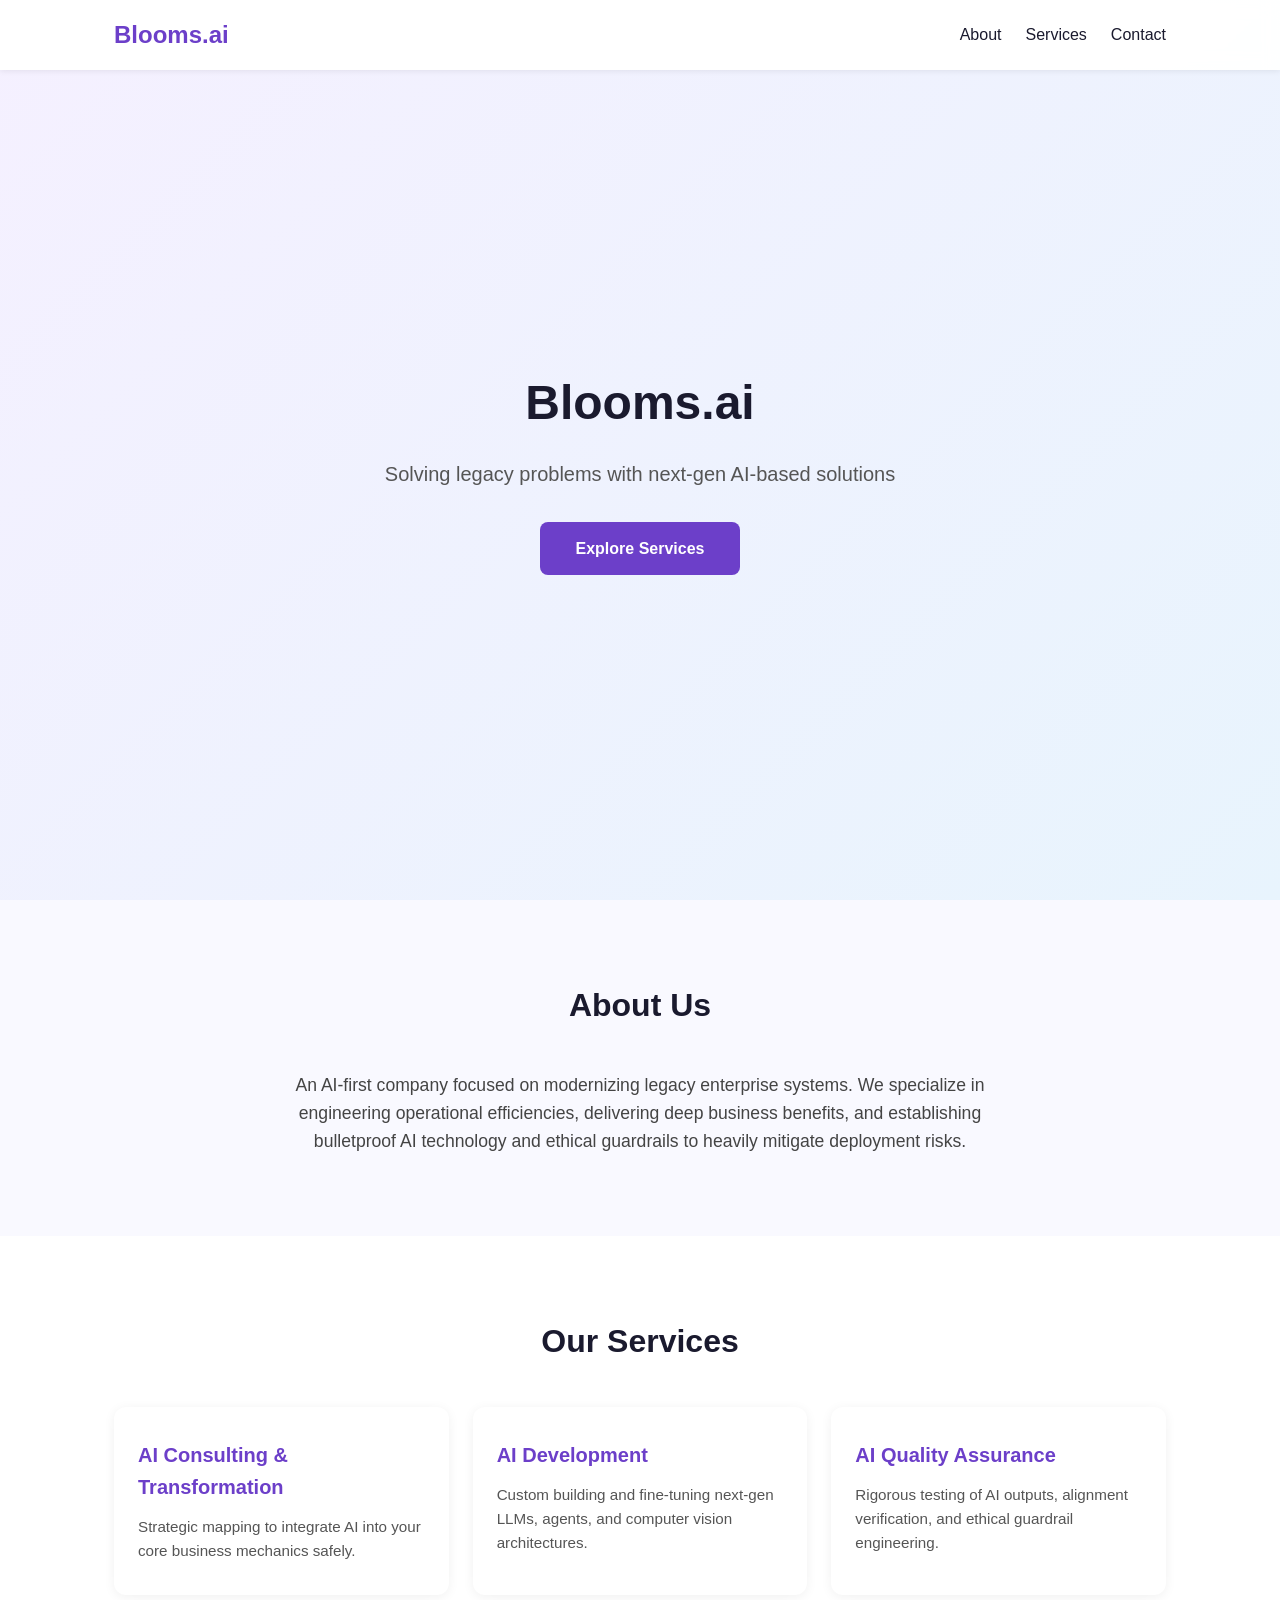
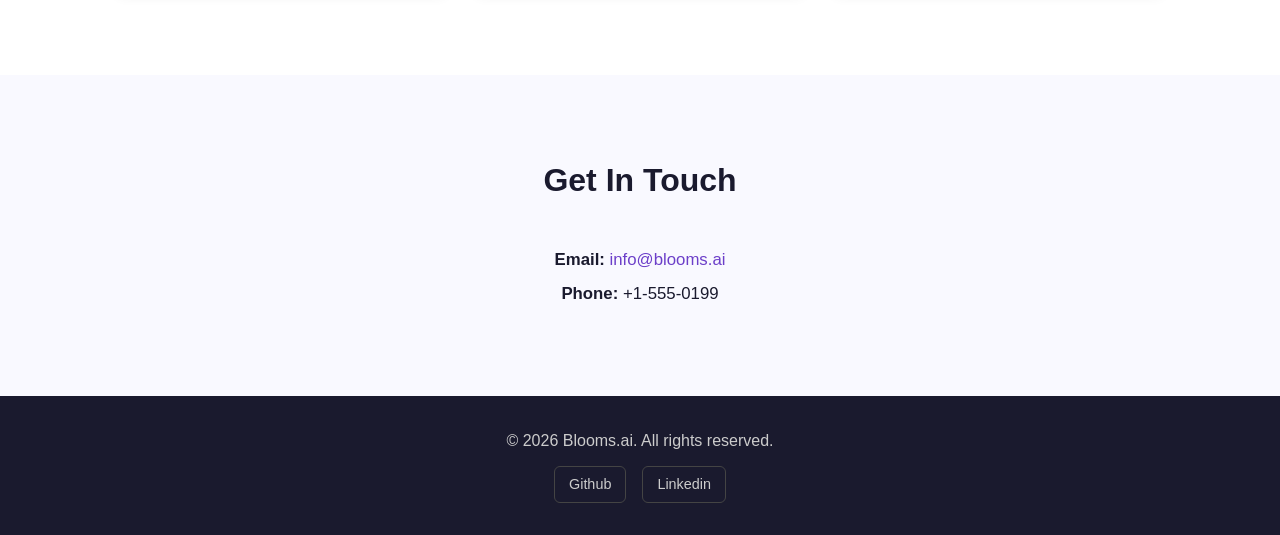
==== blooms.ai/index.html @ a0ffca99 "website first commit" ====
<!DOCTYPE html>
<html lang="en">
<head>
  <meta charset="UTF-8">
  <meta name="viewport" content="width=device-width, initial-scale=1.0">
  <title>Blooms.ai</title>
  <link rel="stylesheet" href="css/styles.css">
</head>
<body>
  <header>
    <nav>
      <div class="logo" id="logo"></div>
      <ul class="nav-links">
        <li><a href="#about">About</a></li>
        <li><a href="#services">Services</a></li>
        <li><a href="#contact">Contact</a></li>
      </ul>
    </nav>
  </header>

  <main>
    <section id="hero">
      <div class="hero-content">
        <h1 id="hero-title"></h1>
        <p id="hero-tagline"></p>
        <a href="#services" class="btn">Explore Services</a>
      </div>
    </section>

    <section id="about">
      <div class="container">
        <h2>About Us</h2>
        <p id="about-description"></p>
      </div>
    </section>

    <section id="services">
      <div class="container">
        <h2>Our Services</h2>
        <div class="services-grid" id="services-grid"></div>
      </div>
    </section>

    <section id="contact">
      <div class="container">
        <h2>Get In Touch</h2>
        <div class="contact-details" id="contact-details"></div>
      </div>
    </section>
  </main>

  <footer>
    <div class="container">
      <p id="footer-text"></p>
      <div class="social-links" id="social-links"></div>
    </div>
  </footer>

  <script src="js/app.js"></script>
</body>
</html>
---- blooms.ai/css/styles.css ----
* {
  margin: 0;
  padding: 0;
  box-sizing: border-box;
}

body {
  font-family: -apple-system, BlinkMacSystemFont, 'Segoe UI', Roboto, Oxygen, Ubuntu, sans-serif;
  color: #1a1a2e;
  line-height: 1.6;
  scroll-behavior: smooth;
}

.container {
  max-width: 1100px;
  margin: 0 auto;
  padding: 0 24px;
}

/* Header / Nav */
header {
  position: fixed;
  top: 0;
  width: 100%;
  background: rgba(255, 255, 255, 0.95);
  backdrop-filter: blur(8px);
  box-shadow: 0 1px 6px rgba(0, 0, 0, 0.08);
  z-index: 100;
}

nav {
  max-width: 1100px;
  margin: 0 auto;
  padding: 16px 24px;
  display: flex;
  justify-content: space-between;
  align-items: center;
}

.logo {
  font-size: 1.5rem;
  font-weight: 700;
  color: #6c3fc9;
}

.nav-links {
  list-style: none;
  display: flex;
  gap: 24px;
}

.nav-links a {
  text-decoration: none;
  color: #1a1a2e;
  font-weight: 500;
  transition: color 0.2s;
}

.nav-links a:hover {
  color: #6c3fc9;
}

/* Hero */
#hero {
  min-height: 100vh;
  display: flex;
  align-items: center;
  justify-content: center;
  text-align: center;
  background: linear-gradient(135deg, #f5f0ff 0%, #e8f4fd 100%);
  padding: 120px 24px 80px;
}

.hero-content h1 {
  font-size: 3rem;
  margin-bottom: 16px;
  color: #1a1a2e;
}

.hero-content p {
  font-size: 1.25rem;
  color: #555;
  max-width: 640px;
  margin: 0 auto 32px;
}

.btn {
  display: inline-block;
  padding: 14px 36px;
  background: #6c3fc9;
  color: #fff;
  text-decoration: none;
  border-radius: 8px;
  font-weight: 600;
  transition: background 0.2s, transform 0.15s;
}

.btn:hover {
  background: #5a32b0;
  transform: translateY(-2px);
}

/* Sections */
section {
  padding: 80px 0;
}

section:nth-child(even) {
  background: #f9f9ff;
}

h2 {
  font-size: 2rem;
  margin-bottom: 40px;
  text-align: center;
  color: #1a1a2e;
}

#about p {
  max-width: 760px;
  margin: 0 auto;
  text-align: center;
  color: #444;
  font-size: 1.1rem;
}

/* Services Grid */
.services-grid {
  display: grid;
  grid-template-columns: repeat(auto-fit, minmax(280px, 1fr));
  gap: 24px;
}

.service-card {
  background: #fff;
  border-radius: 12px;
  padding: 32px 24px;
  box-shadow: 0 2px 12px rgba(0, 0, 0, 0.06);
  transition: transform 0.2s, box-shadow 0.2s;
}

.service-card:hover {
  transform: translateY(-4px);
  box-shadow: 0 8px 24px rgba(108, 63, 201, 0.12);
}

.service-card h3 {
  font-size: 1.25rem;
  margin-bottom: 12px;
  color: #6c3fc9;
}

.service-card p {
  color: #555;
  font-size: 0.95rem;
}

/* Contact */
#contact .container {
  text-align: center;
}

.contact-details p {
  margin-bottom: 8px;
  font-size: 1.05rem;
}

.contact-details a {
  color: #6c3fc9;
  text-decoration: none;
}

.contact-details a:hover {
  text-decoration: underline;
}

/* Footer */
footer {
  background: #1a1a2e;
  color: #ccc;
  padding: 32px 0;
  text-align: center;
}

footer p {
  margin-bottom: 12px;
}

.social-links {
  display: flex;
  justify-content: center;
  gap: 16px;
}

.social-links a {
  color: #ccc;
  text-decoration: none;
  font-size: 0.9rem;
  padding: 6px 14px;
  border: 1px solid #444;
  border-radius: 6px;
  transition: color 0.2s, border-color 0.2s;
}

.social-links a:hover {
  color: #fff;
  border-color: #6c3fc9;
}

/* Responsive */
@media (max-width: 768px) {
  .hero-content h1 {
    font-size: 2rem;
  }

  .hero-content p {
    font-size: 1rem;
  }

  nav {
    flex-direction: column;
    gap: 12px;
  }

  .nav-links {
    gap: 16px;
  }

  h2 {
    font-size: 1.5rem;
  }
}
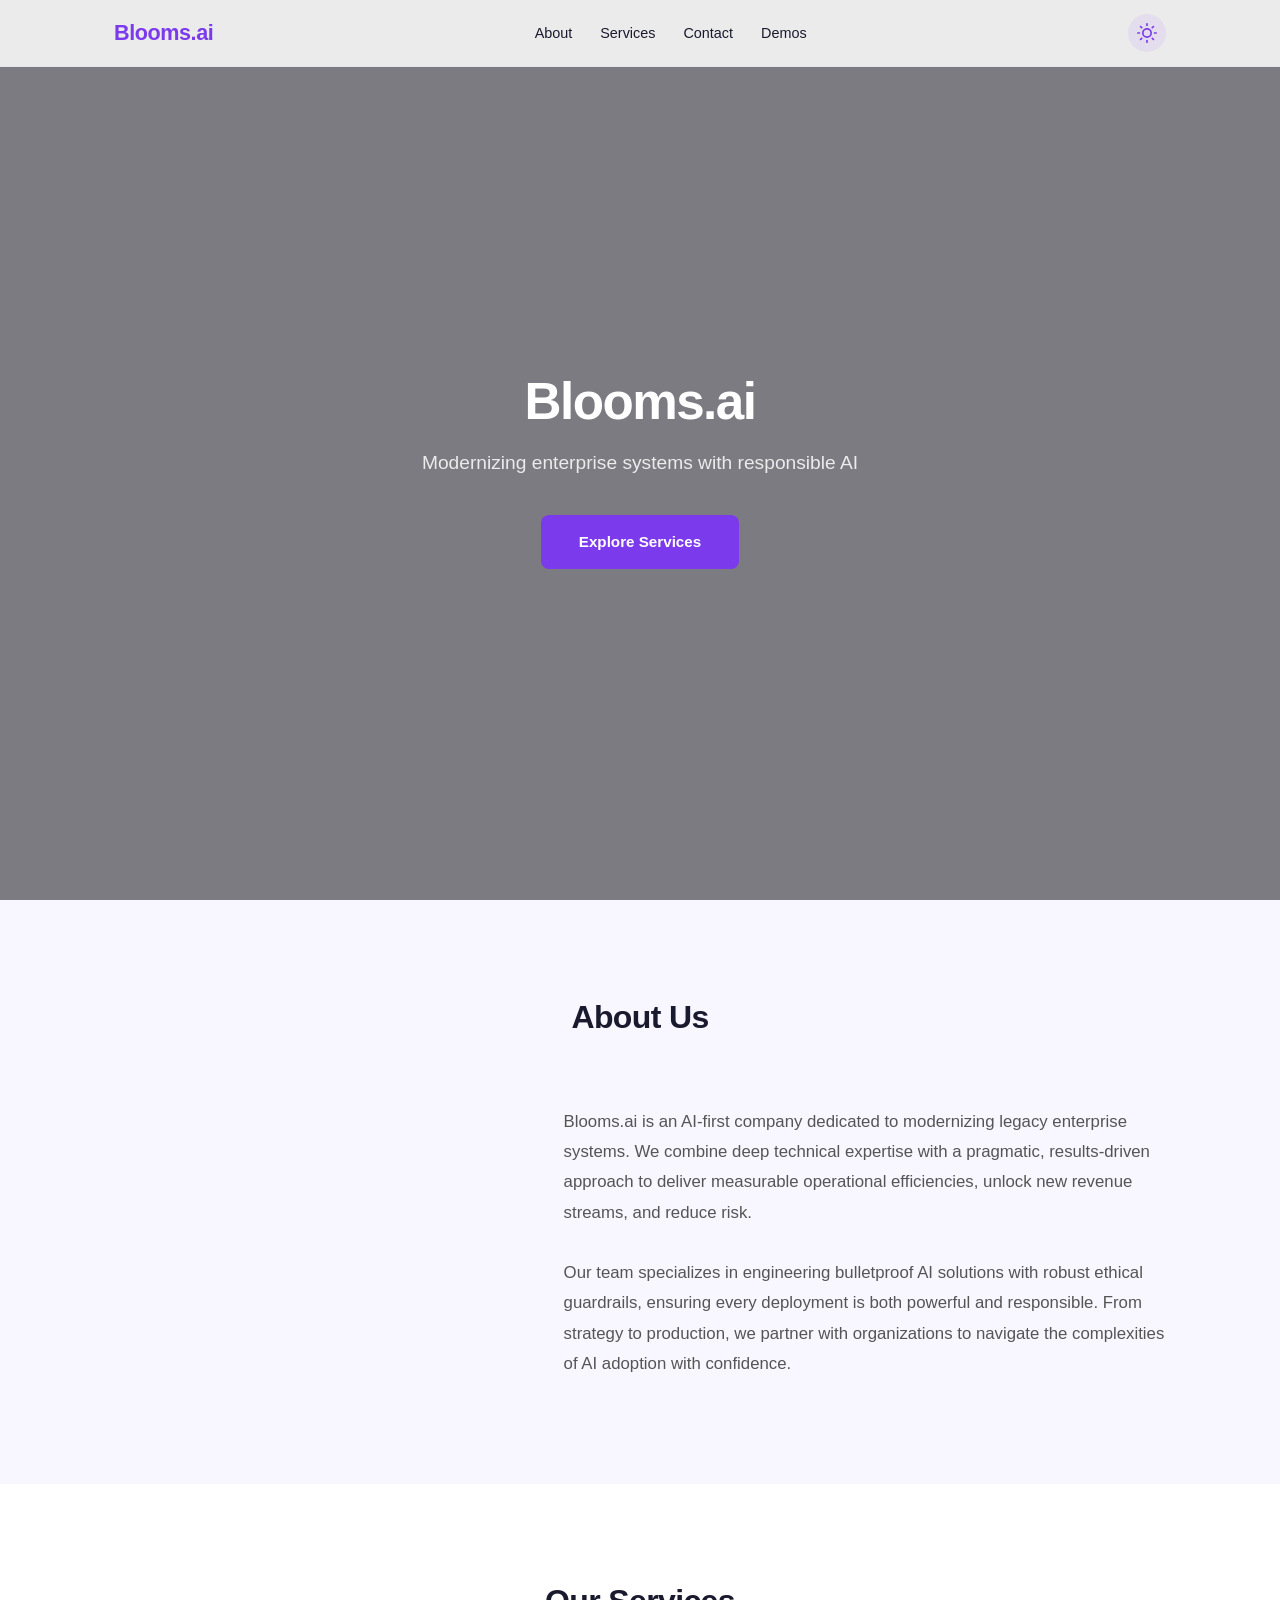
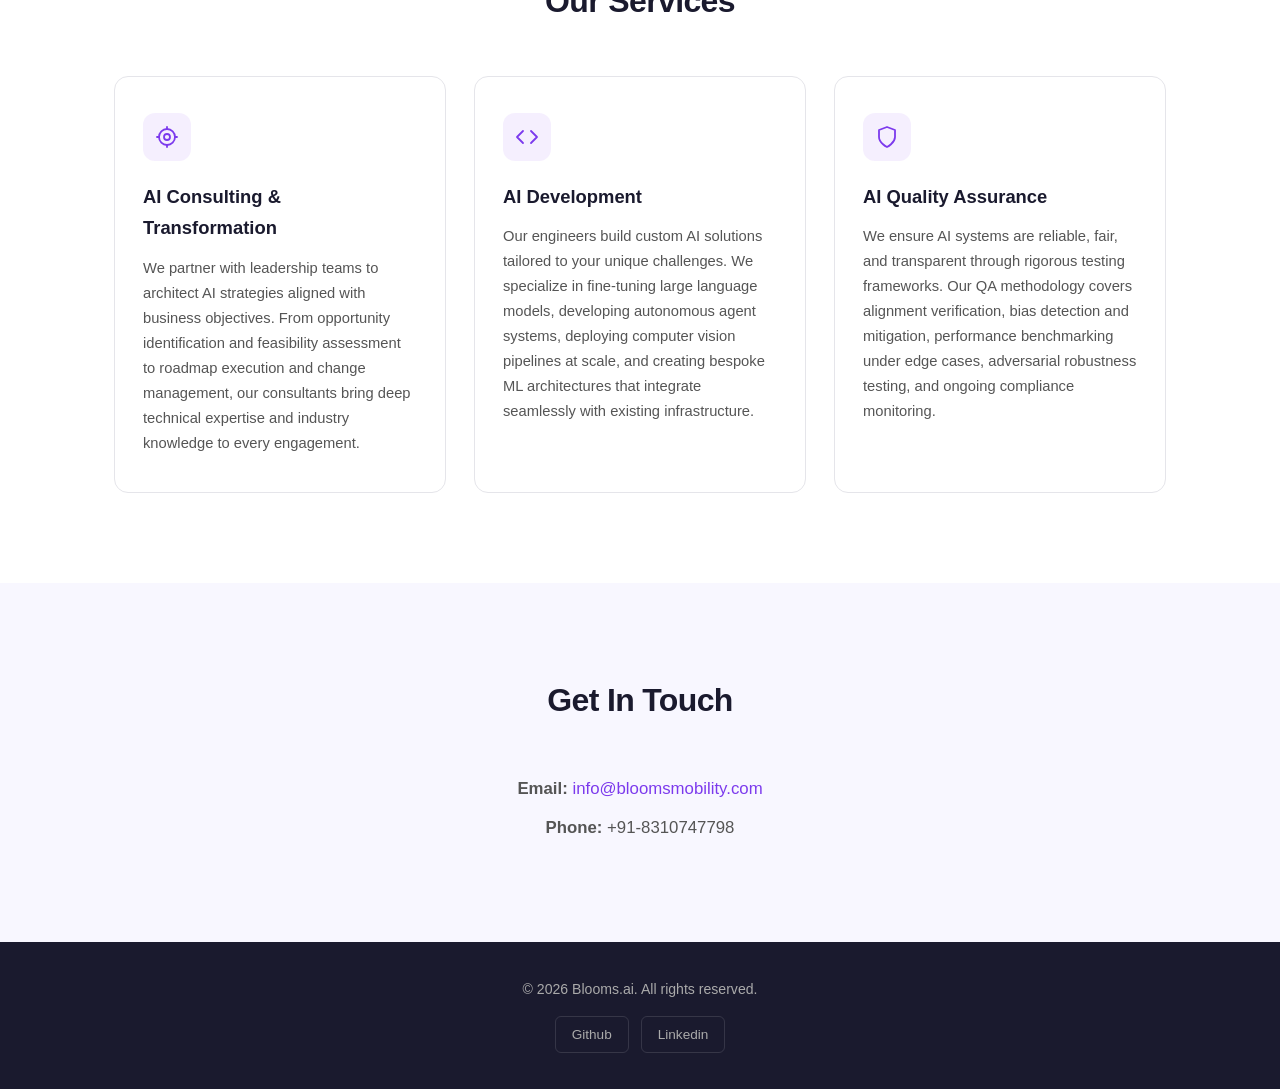
==== commit 64bf87ae: "faq_chatbot demo" ====
--- a/blooms.ai/index.html
+++ b/blooms.ai/index.html
@@ -1,8 +1,9 @@
 <!DOCTYPE html>
-<html lang="en">
+<html lang="en" data-theme="light">
 <head>
   <meta charset="UTF-8">
   <meta name="viewport" content="width=device-width, initial-scale=1.0">
+  <meta name="description" content="Blooms.ai — Modernizing enterprise systems with responsible AI">
   <title>Blooms.ai</title>
   <link rel="stylesheet" href="css/styles.css">
 </head>
@@ -14,12 +15,18 @@
         <li><a href="#about">About</a></li>
         <li><a href="#services">Services</a></li>
         <li><a href="#contact">Contact</a></li>
+        <li><a href="demo/">Demos</a></li>
       </ul>
+      <button class="theme-toggle" id="theme-toggle" aria-label="Toggle theme">
+        <svg class="sun" width="20" height="20" viewBox="0 0 24 24" fill="none" stroke="currentColor" stroke-width="2" stroke-linecap="round" stroke-linejoin="round"><circle cx="12" cy="12" r="5"/><line x1="12" y1="1" x2="12" y2="3"/><line x1="12" y1="21" x2="12" y2="23"/><line x1="4.22" y1="4.22" x2="5.64" y2="5.64"/><line x1="18.36" y1="18.36" x2="19.78" y2="19.78"/><line x1="1" y1="12" x2="3" y2="12"/><line x1="21" y1="12" x2="23" y2="12"/><line x1="4.22" y1="19.78" x2="5.64" y2="18.36"/><line x1="18.36" y1="5.64" x2="19.78" y2="4.22"/></svg>
+        <svg class="moon" width="20" height="20" viewBox="0 0 24 24" fill="none" stroke="currentColor" stroke-width="2" stroke-linecap="round" stroke-linejoin="round"><path d="M21 12.79A9 9 0 1 1 11.21 3 7 7 0 0 0 21 12.79z"/></svg>
+      </button>
     </nav>
   </header>
 
   <main>
     <section id="hero">
+      <div class="hero-bg" id="hero-bg"></div>
       <div class="hero-content">
         <h1 id="hero-title"></h1>
         <p id="hero-tagline"></p>
@@ -30,7 +37,10 @@
     <section id="about">
       <div class="container">
         <h2>About Us</h2>
-        <p id="about-description"></p>
+        <div class="about-grid">
+          <div class="about-image" id="about-image"></div>
+          <div class="about-text" id="about-description"></div>
+        </div>
       </div>
     </section>
 
--- a/blooms.ai/css/styles.css
+++ b/blooms.ai/css/styles.css
@@ -1,14 +1,58 @@
+:root {
+  --bg: #ffffff;
+  --bg-alt: #f8f7ff;
+  --bg-card: #ffffff;
+  --text: #1a1a2e;
+  --text-secondary: #555;
+  --text-muted: #888;
+  --accent: #7c3aed;
+  --accent-hover: #6d28d9;
+  --accent-light: rgba(124, 58, 237, 0.08);
+  --border: #e5e5ea;
+  --shadow: 0 1px 3px rgba(0, 0, 0, 0.06);
+  --shadow-hover: 0 8px 30px rgba(124, 58, 237, 0.1);
+  --nav-bg: rgba(255, 255, 255, 0.85);
+  --hero-overlay: rgba(15, 15, 26, 0.55);
+  --footer-bg: #1a1a2e;
+  --footer-text: #aaa;
+  --transition: 0.3s ease;
+}
+
+[data-theme="dark"] {
+  --bg: #0f0f1a;
+  --bg-alt: #16162a;
+  --bg-card: #1a1a30;
+  --text: #e8e8f0;
+  --text-secondary: #a0a0b8;
+  --text-muted: #6b6b80;
+  --accent: #a78bfa;
+  --accent-hover: #8b6fe0;
+  --accent-light: rgba(167, 139, 250, 0.1);
+  --border: #2a2a45;
+  --shadow: 0 1px 3px rgba(0, 0, 0, 0.2);
+  --shadow-hover: 0 8px 30px rgba(167, 139, 250, 0.12);
+  --nav-bg: rgba(15, 15, 26, 0.9);
+  --hero-overlay: rgba(0, 0, 0, 0.6);
+  --footer-bg: #080812;
+  --footer-text: #6b6b80;
+}
+
 * {
   margin: 0;
   padding: 0;
   box-sizing: border-box;
 }
 
+html {
+  scroll-behavior: smooth;
+}
+
 body {
-  font-family: -apple-system, BlinkMacSystemFont, 'Segoe UI', Roboto, Oxygen, Ubuntu, sans-serif;
-  color: #1a1a2e;
-  line-height: 1.6;
-  scroll-behavior: smooth;
+  font-family: -apple-system, BlinkMacSystemFont, 'Segoe UI', Roboto, Oxygen, Ubuntu, Cantarell, sans-serif;
+  color: var(--text);
+  background: var(--bg);
+  line-height: 1.7;
+  transition: background var(--transition), color var(--transition);
 }
 
 .container {
@@ -22,42 +66,77 @@
   position: fixed;
   top: 0;
   width: 100%;
-  background: rgba(255, 255, 255, 0.95);
-  backdrop-filter: blur(8px);
-  box-shadow: 0 1px 6px rgba(0, 0, 0, 0.08);
+  background: var(--nav-bg);
+  backdrop-filter: blur(12px);
+  -webkit-backdrop-filter: blur(12px);
+  border-bottom: 1px solid var(--border);
   z-index: 100;
+  transition: background var(--transition), border-color var(--transition);
 }
 
 nav {
   max-width: 1100px;
   margin: 0 auto;
-  padding: 16px 24px;
+  padding: 14px 24px;
   display: flex;
   justify-content: space-between;
   align-items: center;
 }
 
 .logo {
-  font-size: 1.5rem;
+  font-size: 1.35rem;
   font-weight: 700;
-  color: #6c3fc9;
+  color: var(--accent);
+  letter-spacing: -0.02em;
+  transition: color var(--transition);
 }
 
 .nav-links {
   list-style: none;
   display: flex;
-  gap: 24px;
+  gap: 28px;
 }
 
 .nav-links a {
   text-decoration: none;
-  color: #1a1a2e;
+  color: var(--text);
   font-weight: 500;
+  font-size: 0.9rem;
   transition: color 0.2s;
 }
 
 .nav-links a:hover {
-  color: #6c3fc9;
+  color: var(--accent);
+}
+
+/* Theme Toggle */
+.theme-toggle {
+  background: var(--accent-light);
+  border: none;
+  border-radius: 50%;
+  width: 38px;
+  height: 38px;
+  display: flex;
+  align-items: center;
+  justify-content: center;
+  cursor: pointer;
+  color: var(--accent);
+  transition: background 0.2s, color 0.2s;
+  flex-shrink: 0;
+}
+
+.theme-toggle:hover {
+  background: var(--accent);
+  color: #fff;
+}
+
+.theme-toggle svg {
+  transition: transform 0.3s;
+}
+
+[data-theme="light"] .theme-toggle .moon,
+[data-theme="dark"] .theme-toggle .sun {
+  display: none;
 }
 
 /* Hero */
@@ -67,92 +146,161 @@
   align-items: center;
   justify-content: center;
   text-align: center;
-  background: linear-gradient(135deg, #f5f0ff 0%, #e8f4fd 100%);
+  position: relative;
+  overflow: hidden;
   padding: 120px 24px 80px;
 }
 
+.hero-bg {
+  position: absolute;
+  inset: 0;
+  background-size: cover;
+  background-position: center;
+  background-repeat: no-repeat;
+  z-index: 0;
+}
+
+.hero-bg::after {
+  content: '';
+  position: absolute;
+  inset: 0;
+  background: var(--hero-overlay);
+}
+
+.hero-content {
+  position: relative;
+  z-index: 1;
+  max-width: 720px;
+}
+
 .hero-content h1 {
-  font-size: 3rem;
+  font-size: 3.2rem;
+  font-weight: 800;
   margin-bottom: 16px;
-  color: #1a1a2e;
+  color: #fff;
+  letter-spacing: -0.03em;
+  line-height: 1.2;
 }
 
 .hero-content p {
-  font-size: 1.25rem;
-  color: #555;
-  max-width: 640px;
-  margin: 0 auto 32px;
+  font-size: 1.2rem;
+  color: rgba(255, 255, 255, 0.85);
+  max-width: 560px;
+  margin: 0 auto 36px;
+  line-height: 1.6;
 }
 
 .btn {
   display: inline-block;
-  padding: 14px 36px;
-  background: #6c3fc9;
+  padding: 14px 38px;
+  background: var(--accent);
   color: #fff;
   text-decoration: none;
   border-radius: 8px;
   font-weight: 600;
-  transition: background 0.2s, transform 0.15s;
+  font-size: 0.95rem;
+  transition: background 0.2s, transform 0.15s, box-shadow 0.2s;
+  cursor: pointer;
 }
 
 .btn:hover {
-  background: #5a32b0;
+  background: var(--accent-hover);
   transform: translateY(-2px);
+  box-shadow: 0 4px 16px rgba(124, 58, 237, 0.3);
 }
 
 /* Sections */
 section {
-  padding: 80px 0;
+  padding: 90px 0;
+  transition: background var(--transition);
 }
 
 section:nth-child(even) {
-  background: #f9f9ff;
+  background: var(--bg-alt);
 }
 
 h2 {
   font-size: 2rem;
-  margin-bottom: 40px;
+  font-weight: 700;
+  margin-bottom: 48px;
   text-align: center;
-  color: #1a1a2e;
-}
-
-#about p {
-  max-width: 760px;
-  margin: 0 auto;
-  text-align: center;
-  color: #444;
-  font-size: 1.1rem;
+  color: var(--text);
+  letter-spacing: -0.02em;
+  transition: color var(--transition);
+}
+
+/* About */
+.about-grid {
+  display: grid;
+  grid-template-columns: 1fr 1.5fr;
+  gap: 48px;
+  align-items: center;
+}
+
+.about-image {
+  border-radius: 12px;
+  overflow: hidden;
+  background: var(--bg-alt);
+  aspect-ratio: 4 / 3;
+  background-size: cover;
+  background-position: center;
+  transition: background var(--transition);
+}
+
+.about-text {
+  color: var(--text-secondary);
+  font-size: 1.05rem;
+  line-height: 1.8;
+  transition: color var(--transition);
 }
 
 /* Services Grid */
 .services-grid {
   display: grid;
-  grid-template-columns: repeat(auto-fit, minmax(280px, 1fr));
-  gap: 24px;
+  grid-template-columns: repeat(3, 1fr);
+  gap: 28px;
 }
 
 .service-card {
-  background: #fff;
+  background: var(--bg-card);
+  border-radius: 14px;
+  padding: 36px 28px;
+  border: 1px solid var(--border);
+  transition: transform 0.25s, box-shadow 0.25s, background var(--transition), border-color var(--transition);
+}
+
+.service-card:hover {
+  transform: translateY(-6px);
+  box-shadow: var(--shadow-hover);
+  border-color: var(--accent);
+}
+
+.service-icon {
+  width: 48px;
+  height: 48px;
   border-radius: 12px;
-  padding: 32px 24px;
-  box-shadow: 0 2px 12px rgba(0, 0, 0, 0.06);
-  transition: transform 0.2s, box-shadow 0.2s;
-}
-
-.service-card:hover {
-  transform: translateY(-4px);
-  box-shadow: 0 8px 24px rgba(108, 63, 201, 0.12);
+  background: var(--accent-light);
+  display: flex;
+  align-items: center;
+  justify-content: center;
+  margin-bottom: 20px;
+  color: var(--accent);
+  transition: background var(--transition), color var(--transition);
 }
 
 .service-card h3 {
-  font-size: 1.25rem;
+  font-size: 1.15rem;
+  font-weight: 600;
   margin-bottom: 12px;
-  color: #6c3fc9;
+  color: var(--text);
+  transition: color var(--transition);
 }
 
 .service-card p {
-  color: #555;
-  font-size: 0.95rem;
+  color: var(--text-secondary);
+  font-size: 0.92rem;
+  line-height: 1.7;
+  transition: color var(--transition);
 }
 
 /* Contact */
@@ -161,54 +309,95 @@
 }
 
 .contact-details p {
-  margin-bottom: 8px;
+  margin-bottom: 10px;
   font-size: 1.05rem;
+  color: var(--text-secondary);
+  transition: color var(--transition);
 }
 
 .contact-details a {
-  color: #6c3fc9;
+  color: var(--accent);
   text-decoration: none;
+  font-weight: 500;
+  transition: color 0.2s;
 }
 
 .contact-details a:hover {
+  color: var(--accent-hover);
   text-decoration: underline;
 }
 
 /* Footer */
 footer {
-  background: #1a1a2e;
-  color: #ccc;
-  padding: 32px 0;
+  background: var(--footer-bg);
+  color: var(--footer-text);
+  padding: 36px 0;
   text-align: center;
+  transition: background var(--transition), color var(--transition);
 }
 
 footer p {
-  margin-bottom: 12px;
+  margin-bottom: 14px;
+  font-size: 0.88rem;
 }
 
 .social-links {
   display: flex;
   justify-content: center;
-  gap: 16px;
+  gap: 12px;
 }
 
 .social-links a {
-  color: #ccc;
+  color: var(--footer-text);
   text-decoration: none;
-  font-size: 0.9rem;
-  padding: 6px 14px;
-  border: 1px solid #444;
+  font-size: 0.85rem;
+  padding: 6px 16px;
+  border: 1px solid rgba(255, 255, 255, 0.12);
   border-radius: 6px;
-  transition: color 0.2s, border-color 0.2s;
+  transition: color 0.2s, border-color 0.2s, background 0.2s;
 }
 
 .social-links a:hover {
   color: #fff;
-  border-color: #6c3fc9;
+  border-color: var(--accent);
+  background: rgba(167, 139, 250, 0.08);
 }
 
 /* Responsive */
-@media (max-width: 768px) {
+@media (max-width: 900px) {
+  .about-grid {
+    grid-template-columns: 1fr;
+    gap: 32px;
+  }
+
+  .about-image {
+    aspect-ratio: 16 / 9;
+    max-height: 320px;
+  }
+
+  .services-grid {
+    grid-template-columns: repeat(2, 1fr);
+  }
+}
+
+@media (max-width: 640px) {
+  nav {
+    padding: 12px 16px;
+    gap: 8px;
+  }
+
+  .nav-links {
+    gap: 16px;
+  }
+
+  .nav-links a {
+    font-size: 0.82rem;
+  }
+
+  .logo {
+    font-size: 1.1rem;
+  }
+
   .hero-content h1 {
     font-size: 2rem;
   }
@@ -217,16 +406,42 @@
     font-size: 1rem;
   }
 
-  nav {
-    flex-direction: column;
-    gap: 12px;
-  }
-
-  .nav-links {
-    gap: 16px;
-  }
-
   h2 {
     font-size: 1.5rem;
-  }
-}
+    margin-bottom: 32px;
+  }
+
+  section {
+    padding: 60px 0;
+  }
+
+  .services-grid {
+    grid-template-columns: 1fr;
+  }
+
+  .service-card {
+    padding: 28px 20px;
+  }
+
+  .about-text {
+    font-size: 0.95rem;
+  }
+}
+
+@media (max-width: 480px) {
+  .nav-links {
+    gap: 12px;
+  }
+
+  .nav-links a {
+    font-size: 0.78rem;
+  }
+
+  .container {
+    padding: 0 16px;
+  }
+
+  .hero-content h1 {
+    font-size: 1.7rem;
+  }
+}
